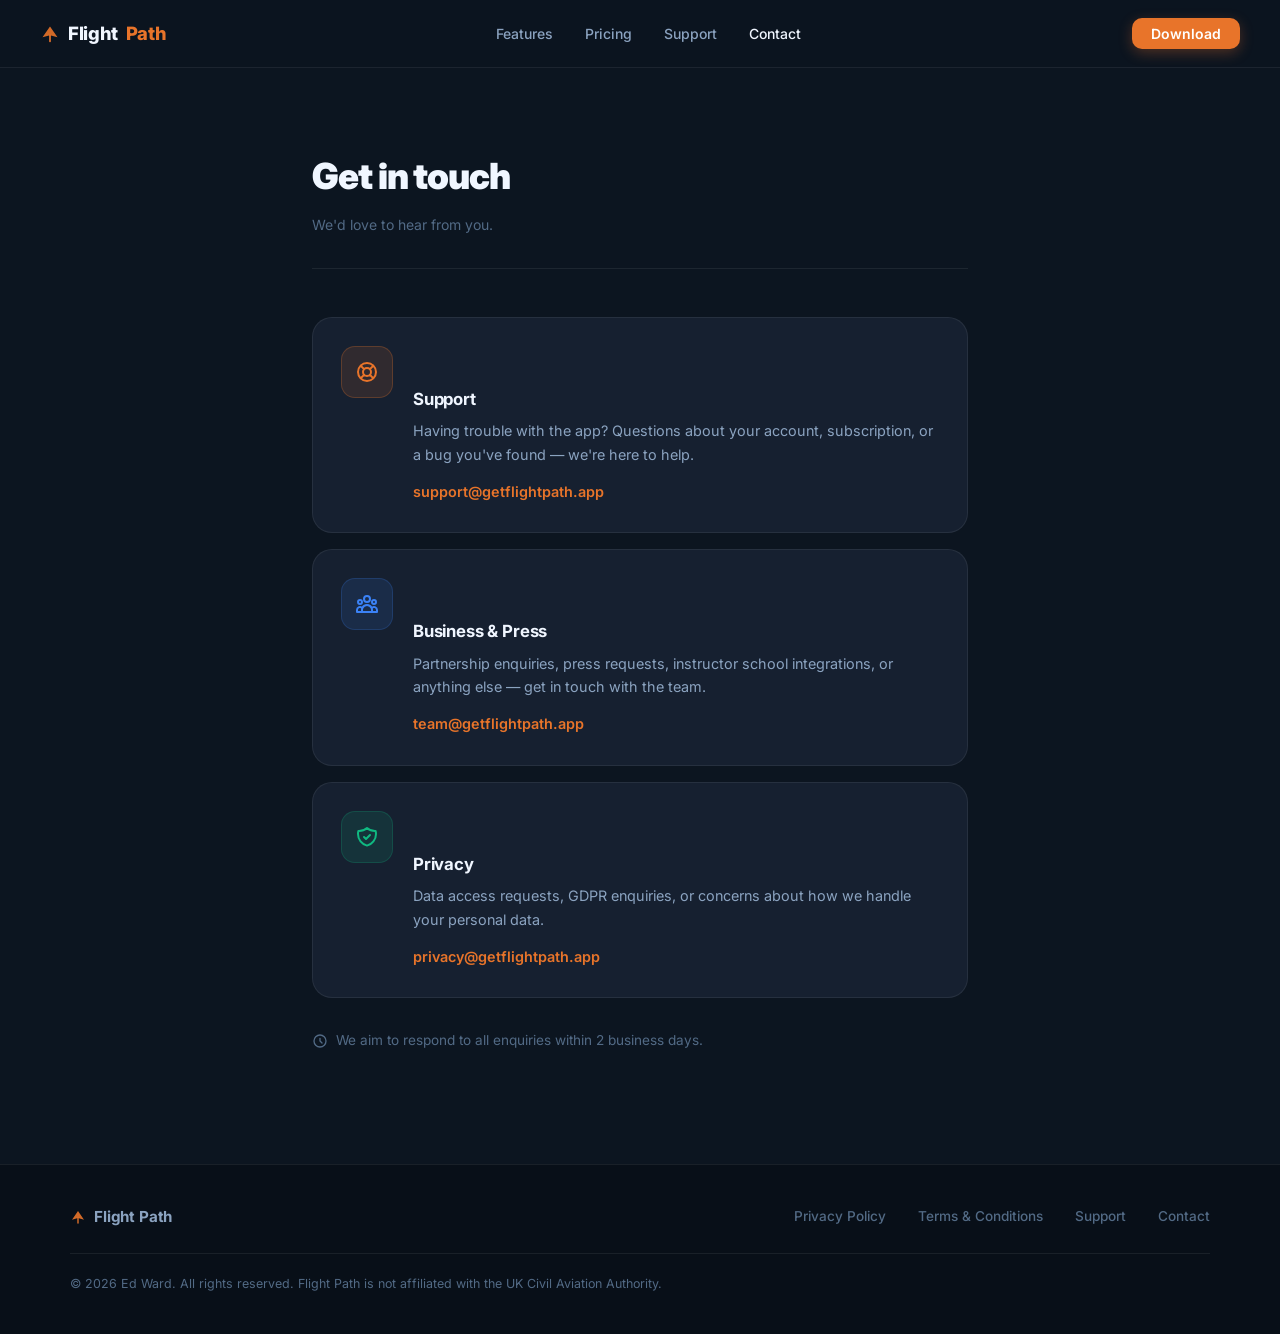
==== contact.html @ ce2d7bf3 "Add contact page with support, team and privacy cards Co-Authored-By: Claude Sonnet 4.6 <noreply@ant" ====
<!DOCTYPE html>
<html lang="en">
<head>
  <meta charset="UTF-8">
  <meta name="viewport" content="width=device-width, initial-scale=1.0">
  <title>Contact — Flight Path</title>
  <meta name="description" content="Get in touch with the Flight Path team.">
  <link rel="preconnect" href="https://fonts.googleapis.com">
  <link rel="preconnect" href="https://fonts.gstatic.com" crossorigin>
  <link href="https://fonts.googleapis.com/css2?family=Inter:wght@300;400;500;600;700;800;900&display=swap" rel="stylesheet">
  <link rel="stylesheet" href="style.css">
</head>
<body>

  <nav>
    <a href="/" class="nav-logo">
      <svg width="20" height="20" viewBox="0 0 24 24" fill="none"><path d="M21 16L12 3L3 16L12 13.5L21 16Z" fill="currentColor" opacity="0.9"/><path d="M12 13.5V21" stroke="currentColor" stroke-width="2" stroke-linecap="round"/></svg>
      Flight<span>Path</span>
    </a>
    <ul class="nav-links">
      <li><a href="/#features">Features</a></li>
      <li><a href="/#pricing">Pricing</a></li>
      <li><a href="support.html">Support</a></li>
      <li><a href="contact.html" style="color: var(--text-1);">Contact</a></li>
    </ul>
    <div class="nav-actions">
      <a href="#" class="btn btn-primary">Download</a>
    </div>
  </nav>

  <div class="legal-page" style="padding-top: 5rem;">

    <h1>Get in touch</h1>
    <span class="last-updated">We'd love to hear from you.</span>

    <div class="contact-grid">

      <div class="contact-card">
        <div class="contact-card-icon support-icon">
          <svg width="24" height="24" viewBox="0 0 24 24" fill="none"><path d="M18.364 5.636l-3.536 3.536m0 5.656l3.536 3.536M9.172 9.172L5.636 5.636m3.536 9.192l-3.536 3.536M21 12a9 9 0 11-18 0 9 9 0 0118 0zm-5 0a4 4 0 11-8 0 4 4 0 018 0z" stroke="currentColor" stroke-width="2" stroke-linecap="round" stroke-linejoin="round"/></svg>
        </div>
        <div class="contact-card-body">
          <h2>Support</h2>
          <p>Having trouble with the app? Questions about your account, subscription, or a bug you've found — we're here to help.</p>
          <a href="mailto:support@getflightpath.app" class="contact-link">support@getflightpath.app</a>
        </div>
      </div>

      <div class="contact-card">
        <div class="contact-card-icon team-icon">
          <svg width="24" height="24" viewBox="0 0 24 24" fill="none"><path d="M17 20h5v-2a3 3 0 00-5.356-1.857M17 20H7m10 0v-2c0-.656-.126-1.283-.356-1.857M7 20H2v-2a3 3 0 015.356-1.857M7 20v-2c0-.656.126-1.283.356-1.857m0 0a5.002 5.002 0 019.288 0M15 7a3 3 0 11-6 0 3 3 0 016 0zm6 3a2 2 0 11-4 0 2 2 0 014 0zM7 10a2 2 0 11-4 0 2 2 0 014 0z" stroke="currentColor" stroke-width="2" stroke-linecap="round" stroke-linejoin="round"/></svg>
        </div>
        <div class="contact-card-body">
          <h2>Business & Press</h2>
          <p>Partnership enquiries, press requests, instructor school integrations, or anything else — get in touch with the team.</p>
          <a href="mailto:team@getflightpath.app" class="contact-link">team@getflightpath.app</a>
        </div>
      </div>

      <div class="contact-card">
        <div class="contact-card-icon privacy-icon">
          <svg width="24" height="24" viewBox="0 0 24 24" fill="none"><path d="M9 12l2 2 4-4m5.618-4.016A11.955 11.955 0 0112 2.944a11.955 11.955 0 01-8.618 3.04A12.02 12.02 0 003 9c0 5.591 3.824 10.29 9 11.622 5.176-1.332 9-6.03 9-11.622 0-1.042-.133-2.052-.382-3.016z" stroke="currentColor" stroke-width="2" stroke-linecap="round" stroke-linejoin="round"/></svg>
        </div>
        <div class="contact-card-body">
          <h2>Privacy</h2>
          <p>Data access requests, GDPR enquiries, or concerns about how we handle your personal data.</p>
          <a href="mailto:privacy@getflightpath.app" class="contact-link">privacy@getflightpath.app</a>
        </div>
      </div>

    </div>

    <div class="response-note">
      <svg width="16" height="16" viewBox="0 0 24 24" fill="none"><path d="M12 8v4l3 3m6-3a9 9 0 11-18 0 9 9 0 0118 0z" stroke="currentColor" stroke-width="2" stroke-linecap="round"/></svg>
      We aim to respond to all enquiries within 2 business days.
    </div>

  </div>

  <footer>
    <div class="footer-inner">
      <a href="/" class="footer-logo">
        <svg width="16" height="16" viewBox="0 0 24 24" fill="none"><path d="M21 16L12 3L3 16L12 13.5L21 16Z" fill="currentColor" opacity="0.9"/><path d="M12 13.5V21" stroke="currentColor" stroke-width="2" stroke-linecap="round"/></svg>
        Flight Path
      </a>
      <div class="footer-links">
        <a href="privacy.html">Privacy Policy</a>
        <a href="terms.html">Terms &amp; Conditions</a>
        <a href="support.html">Support</a>
        <a href="contact.html">Contact</a>
      </div>
    </div>
    <p class="footer-copy">© 2026 Ed Ward. All rights reserved. Flight Path is not affiliated with the UK Civil Aviation Authority.</p>
  </footer>

</body>
</html>
---- style.css ----
@import url('https://fonts.googleapis.com/css2?family=Inter:ital,wght@0,300;0,400;0,500;0,600;0,700;0,800;0,900;1,400&display=swap');

*, *::before, *::after {
  box-sizing: border-box;
  margin: 0;
  padding: 0;
}

:root {
  --orange:        #E8742A;
  --orange-light:  #F08340;
  --orange-dim:    rgba(232, 116, 42, 0.12);
  --orange-border: rgba(232, 116, 42, 0.25);
  --purple:        #8B5CF6;
  --purple-dim:    rgba(139, 92, 246, 0.12);
  --blue:          #3B82F6;
  --blue-dim:      rgba(59, 130, 246, 0.12);
  --green:         #10B981;
  --green-dim:     rgba(16, 185, 129, 0.12);
  --amber:         #F59E0B;
  --amber-dim:     rgba(245, 158, 11, 0.12);
  --bg:            #0C1520;
  --bg-2:          #111D2B;
  --bg-card:       #162030;
  --bg-card-hover: #1C2A3E;
  --text-1:        #F0F6FF;
  --text-2:        #8BA3C0;
  --text-3:        #526A85;
  --border:        rgba(255, 255, 255, 0.07);
  --border-2:      rgba(255, 255, 255, 0.04);
  --radius-card:   20px;
  --radius-btn:    10px;
  --max-w:         1140px;
}

html { scroll-behavior: smooth; }

body {
  font-family: 'Inter', system-ui, sans-serif;
  background-color: var(--bg);
  color: var(--text-1);
  line-height: 1.6;
  -webkit-font-smoothing: antialiased;
  -moz-osx-font-smoothing: grayscale;
  overflow-x: hidden;
}

a { color: var(--orange); text-decoration: none; }
a:hover { text-decoration: underline; }

/* ─── NAV ───────────────────────────────────────────────── */

nav {
  position: sticky;
  top: 0;
  z-index: 100;
  display: flex;
  align-items: center;
  justify-content: space-between;
  padding: 0 2.5rem;
  height: 68px;
  background: rgba(12, 21, 32, 0.85);
  backdrop-filter: blur(20px);
  -webkit-backdrop-filter: blur(20px);
  border-bottom: 1px solid var(--border);
}

.nav-logo {
  display: flex;
  align-items: center;
  gap: 0.5rem;
  font-size: 1.15rem;
  font-weight: 800;
  color: var(--text-1);
  text-decoration: none;
  letter-spacing: -0.02em;
}
.nav-logo svg { color: var(--orange); }
.nav-logo span { color: var(--orange); }

.nav-links {
  display: flex;
  gap: 2rem;
  list-style: none;
}
.nav-links a {
  color: var(--text-2);
  font-size: 0.875rem;
  font-weight: 500;
  transition: color 0.15s;
  text-decoration: none;
}
.nav-links a:hover { color: var(--text-1); text-decoration: none; }

/* ─── BUTTONS ───────────────────────────────────────────── */

.btn {
  display: inline-flex;
  align-items: center;
  gap: 0.4rem;
  padding: 0.55rem 1.2rem;
  border-radius: var(--radius-btn);
  font-family: 'Inter', sans-serif;
  font-size: 0.875rem;
  font-weight: 600;
  cursor: pointer;
  transition: all 0.2s ease;
  text-decoration: none;
  border: none;
  line-height: 1;
}

.btn-primary {
  background: var(--orange);
  color: #fff;
  box-shadow: 0 4px 14px rgba(232, 116, 42, 0.3);
}
.btn-primary:hover {
  background: var(--orange-light);
  transform: translateY(-1px);
  box-shadow: 0 6px 20px rgba(232, 116, 42, 0.4);
  text-decoration: none;
  color: #fff;
}

.btn-outline {
  background: transparent;
  color: var(--text-1);
  border: 1px solid var(--border-2);
  backdrop-filter: blur(8px);
}
.btn-outline:hover {
  background: var(--bg-card);
  border-color: var(--border);
  text-decoration: none;
  color: var(--text-1);
}

.btn-ghost {
  background: transparent;
  color: var(--text-2);
  padding: 0.55rem 0.5rem;
}
.btn-ghost:hover { color: var(--text-1); text-decoration: none; }

.btn-full { width: 100%; justify-content: center; padding: 0.9rem 1.5rem; font-size: 0.95rem; }

/* ─── HERO ──────────────────────────────────────────────── */

.hero {
  position: relative;
  padding: 5rem 2.5rem 4rem;
  overflow: hidden;
}

.hero-glow {
  position: absolute;
  top: -20%;
  left: 50%;
  transform: translateX(-50%);
  width: 800px;
  height: 500px;
  background: radial-gradient(ellipse at center, rgba(232, 116, 42, 0.12) 0%, transparent 65%);
  pointer-events: none;
}

.hero-inner {
  max-width: var(--max-w);
  margin: 0 auto;
  display: grid;
  grid-template-columns: 1fr 420px;
  gap: 4rem;
  align-items: center;
}

.hero-content { max-width: 560px; }

.hero-badge {
  display: inline-flex;
  align-items: center;
  gap: 0.5rem;
  background: var(--orange-dim);
  color: var(--orange);
  border: 1px solid var(--orange-border);
  border-radius: 100px;
  padding: 0.35rem 1rem;
  font-size: 0.78rem;
  font-weight: 600;
  letter-spacing: 0.04em;
  text-transform: uppercase;
  margin-bottom: 1.75rem;
}

.badge-dot {
  width: 6px;
  height: 6px;
  background: var(--orange);
  border-radius: 50%;
  animation: pulse 2s ease-in-out infinite;
}
@keyframes pulse {
  0%, 100% { opacity: 1; transform: scale(1); }
  50% { opacity: 0.5; transform: scale(0.8); }
}

.hero-content h1 {
  font-size: clamp(2.6rem, 5vw, 4rem);
  font-weight: 900;
  letter-spacing: -0.04em;
  line-height: 1.05;
  margin-bottom: 1.25rem;
  color: var(--text-1);
}
.hero-content h1 em {
  font-style: normal;
  color: var(--orange);
  position: relative;
}

.hero-content p {
  font-size: clamp(1rem, 2vw, 1.15rem);
  color: var(--text-2);
  line-height: 1.75;
  margin-bottom: 2.5rem;
}

.hero-actions {
  display: flex;
  align-items: center;
  gap: 1.25rem;
  flex-wrap: wrap;
}

.app-store-badge { display: inline-block; transition: transform 0.2s, opacity 0.2s; }
.app-store-badge:hover { transform: translateY(-2px); opacity: 0.88; text-decoration: none; }
.app-store-badge img { height: 50px; }

/* ─── PHONE MOCKUP ──────────────────────────────────────── */

.hero-phone {
  position: relative;
  display: flex;
  justify-content: center;
}

.phone-glow {
  position: absolute;
  bottom: -40px;
  left: 50%;
  transform: translateX(-50%);
  width: 300px;
  height: 120px;
  background: radial-gradient(ellipse at center, rgba(232, 116, 42, 0.18) 0%, transparent 70%);
  pointer-events: none;
  filter: blur(20px);
}

.phone-frame {
  width: 260px;
  background: #0D1824;
  border-radius: 40px;
  border: 2px solid rgba(255,255,255,0.12);
  box-shadow:
    0 0 0 1px rgba(0,0,0,0.5),
    0 32px 64px rgba(0,0,0,0.6),
    inset 0 1px 0 rgba(255,255,255,0.08);
  padding: 16px 12px 20px;
  position: relative;
  transform: perspective(1200px) rotateY(-8deg) rotateX(2deg);
}

.phone-notch {
  width: 80px;
  height: 22px;
  background: #0D1824;
  border-radius: 0 0 14px 14px;
  margin: 0 auto 10px;
  border: 1.5px solid rgba(255,255,255,0.08);
  border-top: none;
}

.phone-screen {
  background: #111E2D;
  border-radius: 26px;
  overflow: hidden;
  padding: 14px;
}

.phone-ui { display: flex; flex-direction: column; gap: 10px; }

.phone-header {
  display: flex;
  align-items: center;
  justify-content: space-between;
}
.phone-greeting {
  font-size: 0.65rem;
  font-weight: 600;
  color: var(--text-1);
  letter-spacing: -0.01em;
}
.phone-avatar {
  width: 24px;
  height: 24px;
  border-radius: 50%;
  background: linear-gradient(135deg, var(--orange) 0%, #C0520A 100%);
}

.phone-card {
  border-radius: 14px;
  padding: 12px;
}
.phone-card.orange {
  background: linear-gradient(135deg, var(--orange) 0%, #BF560E 100%);
}
.phone-card.dark {
  background: rgba(255,255,255,0.04);
  border: 1px solid var(--border);
}

.phone-card-label {
  font-size: 0.5rem;
  font-weight: 700;
  letter-spacing: 0.08em;
  color: rgba(255,255,255,0.65);
  margin-bottom: 3px;
}
.phone-card-title {
  font-size: 0.85rem;
  font-weight: 800;
  color: #fff;
  letter-spacing: -0.02em;
}
.phone-card-sub {
  font-size: 0.65rem;
  color: rgba(255,255,255,0.7);
  margin-bottom: 8px;
}
.phone-pill {
  display: inline-block;
  background: rgba(255,255,255,0.2);
  color: #fff;
  font-size: 0.6rem;
  font-weight: 600;
  padding: 3px 8px;
  border-radius: 20px;
}

.phone-steps {
  display: grid;
  grid-template-columns: repeat(4, 1fr);
  gap: 4px;
}
.phone-step {
  display: flex;
  flex-direction: column;
  align-items: center;
  gap: 4px;
}
.step-icon {
  width: 26px;
  height: 26px;
  border-radius: 50%;
  background: rgba(255,255,255,0.06);
  border: 1px solid var(--border);
  display: flex;
  align-items: center;
  justify-content: center;
  font-size: 0.55rem;
  font-weight: 700;
  color: var(--text-3);
}
.phone-step.done .step-icon {
  background: rgba(16, 185, 129, 0.15);
  border-color: rgba(16, 185, 129, 0.4);
  color: var(--green);
}
.step-icon.active {
  background: var(--orange-dim);
  border-color: var(--orange-border);
  color: var(--orange);
}
.step-icon.dim { opacity: 0.4; }
.phone-step span {
  font-size: 0.5rem;
  color: var(--text-3);
  text-align: center;
}
.phone-step.done span, .phone-step.active span { color: var(--text-2); }

.phone-hours {
  font-size: 1.4rem;
  font-weight: 800;
  color: var(--text-1);
  letter-spacing: -0.03em;
  line-height: 1;
  margin: 4px 0 8px;
}
.phone-hours span { font-size: 0.75rem; font-weight: 500; color: var(--text-2); }

.phone-progress-bar {
  height: 4px;
  background: var(--border);
  border-radius: 2px;
  overflow: hidden;
}
.phone-progress-fill {
  height: 100%;
  background: linear-gradient(90deg, var(--orange) 0%, var(--orange-light) 100%);
  border-radius: 2px;
}

/* ─── STATS BAR ─────────────────────────────────────────── */

.stats-bar {
  border-top: 1px solid var(--border);
  border-bottom: 1px solid var(--border);
  background: var(--bg-2);
  padding: 1.5rem 2.5rem;
}
.stats-inner {
  max-width: var(--max-w);
  margin: 0 auto;
  display: flex;
  align-items: center;
  justify-content: center;
  gap: 3rem;
  flex-wrap: wrap;
}
.stat { text-align: center; }
.stat-number {
  display: block;
  font-size: 1.4rem;
  font-weight: 800;
  color: var(--text-1);
  letter-spacing: -0.02em;
  line-height: 1;
  margin-bottom: 0.2rem;
}
.stat-label {
  font-size: 0.78rem;
  color: var(--text-3);
  font-weight: 500;
}
.stat-divider {
  width: 1px;
  height: 40px;
  background: var(--border);
}

/* ─── HOW IT WORKS ──────────────────────────────────────── */

.how-it-works {
  padding: 6rem 2.5rem;
  max-width: var(--max-w);
  margin: 0 auto;
}

.steps-row {
  display: flex;
  align-items: stretch;
  gap: 0;
  justify-content: center;
  flex-wrap: wrap;
}

.step-card {
  flex: 1;
  min-width: 200px;
  max-width: 260px;
  background: var(--bg-card);
  border: 1px solid var(--border);
  border-radius: var(--radius-card);
  padding: 2rem 1.5rem;
  position: relative;
  transition: border-color 0.2s, transform 0.2s;
}
.step-card:hover {
  border-color: rgba(255,255,255,0.12);
  transform: translateY(-4px);
}
.step-card.highlighted {
  border-color: var(--orange-border);
  background: linear-gradient(160deg, rgba(232,116,42,0.06) 0%, var(--bg-card) 60%);
}
.step-card.highlighted:hover { border-color: var(--orange); }

.step-number {
  font-size: 0.7rem;
  font-weight: 700;
  color: var(--text-3);
  letter-spacing: 0.1em;
  margin-bottom: 1rem;
}
.step-icon-wrap {
  width: 52px;
  height: 52px;
  background: var(--orange-dim);
  border: 1px solid var(--orange-border);
  border-radius: 14px;
  display: flex;
  align-items: center;
  justify-content: center;
  color: var(--orange);
  margin-bottom: 1.25rem;
}
.step-card h3 {
  font-size: 1.05rem;
  font-weight: 700;
  color: var(--text-1);
  margin-bottom: 0.5rem;
  letter-spacing: -0.01em;
}
.step-card p {
  font-size: 0.875rem;
  color: var(--text-2);
  line-height: 1.65;
}
.step-arrow {
  align-self: center;
  color: var(--text-3);
  font-size: 1.25rem;
  padding: 0 0.5rem;
  flex-shrink: 0;
}

/* ─── SECTIONS ──────────────────────────────────────────── */

section {
  padding: 6rem 2.5rem;
}

.section-header {
  text-align: center;
  margin-bottom: 3.5rem;
  max-width: 600px;
  margin-left: auto;
  margin-right: auto;
}
.section-header.mb-4 { margin-bottom: 4rem; }

.section-label {
  display: inline-block;
  color: var(--orange);
  font-size: 0.72rem;
  font-weight: 700;
  letter-spacing: 0.12em;
  text-transform: uppercase;
  margin-bottom: 0.875rem;
}

.section-header h2 {
  font-size: clamp(1.8rem, 4vw, 2.75rem);
  font-weight: 900;
  letter-spacing: -0.03em;
  line-height: 1.1;
  margin-bottom: 0.875rem;
  color: var(--text-1);
}
.section-header p {
  font-size: 1.05rem;
  color: var(--text-2);
  line-height: 1.7;
}

/* ─── FEATURES ──────────────────────────────────────────── */

.features {
  background: var(--bg-2);
  border-top: 1px solid var(--border);
  border-bottom: 1px solid var(--border);
}

.features-grid {
  display: grid;
  grid-template-columns: 1fr 1fr 1fr;
  grid-template-rows: auto auto;
  gap: 1.25rem;
  max-width: var(--max-w);
  margin: 0 auto;
}

.feature-card {
  background: var(--bg-card);
  border: 1px solid var(--border);
  border-radius: var(--radius-card);
  padding: 1.75rem;
  transition: background 0.2s, transform 0.2s, border-color 0.2s;
}
.feature-card:hover {
  background: var(--bg-card-hover);
  transform: translateY(-3px);
  border-color: rgba(255,255,255,0.11);
}
.feature-card.large {
  grid-column: span 1;
}

.feature-icon-wrap {
  width: 52px;
  height: 52px;
  border-radius: 14px;
  display: flex;
  align-items: center;
  justify-content: center;
  margin-bottom: 1.25rem;
  flex-shrink: 0;
}
.feature-icon-wrap.orange { background: var(--orange-dim); color: var(--orange); border: 1px solid var(--orange-border); }
.feature-icon-wrap.purple { background: var(--purple-dim); color: var(--purple); border: 1px solid rgba(139,92,246,0.2); }
.feature-icon-wrap.blue   { background: var(--blue-dim);   color: var(--blue);   border: 1px solid rgba(59,130,246,0.2); }
.feature-icon-wrap.green  { background: var(--green-dim);  color: var(--green);  border: 1px solid rgba(16,185,129,0.2); }
.feature-icon-wrap.amber  { background: var(--amber-dim);  color: var(--amber);  border: 1px solid rgba(245,158,11,0.2); }

.feature-card h3 {
  font-size: 1.05rem;
  font-weight: 700;
  color: var(--text-1);
  margin-bottom: 0.5rem;
  letter-spacing: -0.01em;
}
.feature-card p {
  font-size: 0.9rem;
  color: var(--text-2);
  line-height: 1.65;
}

.feature-pills {
  display: flex;
  flex-wrap: wrap;
  gap: 0.4rem;
  margin-top: 1.25rem;
}
.pill {
  background: rgba(255,255,255,0.05);
  border: 1px solid var(--border);
  color: var(--text-2);
  font-size: 0.72rem;
  font-weight: 600;
  padding: 0.25rem 0.65rem;
  border-radius: 100px;
  letter-spacing: 0.01em;
}

/* ─── PRICING ───────────────────────────────────────────── */

.pricing-section {
  background: var(--bg);
}

.pricing-container {
  max-width: 780px;
  margin: 0 auto;
  display: grid;
  grid-template-columns: 1fr 1fr;
  gap: 1.5rem;
  align-items: start;
}

.pricing-card {
  background: var(--bg-card);
  border: 1px solid var(--border);
  border-radius: var(--radius-card);
  padding: 2.25rem 2rem;
  display: flex;
  flex-direction: column;
  gap: 1rem;
  position: relative;
  overflow: hidden;
}
.pricing-card.featured {
  border-color: var(--orange);
  background: linear-gradient(160deg, rgba(232,116,42,0.07) 0%, var(--bg-card) 50%);
}
.pricing-shine {
  position: absolute;
  top: 0;
  left: 0;
  right: 0;
  height: 3px;
  background: linear-gradient(90deg, transparent 0%, var(--orange) 40%, var(--orange-light) 60%, transparent 100%);
}

.pricing-tag {
  display: inline-flex;
  align-items: center;
  gap: 0.35rem;
  font-size: 0.72rem;
  font-weight: 700;
  letter-spacing: 0.06em;
  text-transform: uppercase;
  padding: 0.25rem 0.75rem;
  border-radius: 100px;
  width: fit-content;
}
.free-tag { background: rgba(255,255,255,0.06); color: var(--text-2); border: 1px solid var(--border); }
.pro-tag { background: var(--orange-dim); color: var(--orange); border: 1px solid var(--orange-border); }

.pricing-price {
  font-size: 2.75rem;
  font-weight: 900;
  letter-spacing: -0.04em;
  color: var(--text-1);
  line-height: 1;
}
.pricing-once {
  font-size: 1rem;
  font-weight: 400;
  color: var(--text-2);
  letter-spacing: -0.01em;
}

.pricing-desc {
  font-size: 0.9rem;
  color: var(--text-2);
  line-height: 1.65;
}

.pricing-features {
  list-style: none;
  display: flex;
  flex-direction: column;
  gap: 0.55rem;
  flex: 1;
  margin-bottom: 0.5rem;
}
.pricing-features li {
  font-size: 0.875rem;
  color: var(--text-2);
  display: flex;
  align-items: center;
  gap: 0.6rem;
}
.pricing-features li::before {
  font-size: 0.75rem;
  font-weight: 700;
  flex-shrink: 0;
  width: 16px;
  text-align: center;
}
.pricing-features li.check::before { content: '✓'; color: var(--green); }
.pricing-features li.cross { opacity: 0.45; }
.pricing-features li.cross::before { content: '✕'; color: var(--text-3); }

.pricing-small {
  font-size: 0.75rem;
  color: var(--text-3);
  text-align: center;
  margin-top: 0.5rem;
}

/* ─── CTA ───────────────────────────────────────────────── */

.cta-section {
  position: relative;
  padding: 7rem 2.5rem;
  text-align: center;
  overflow: hidden;
  border-top: 1px solid var(--border);
}
.cta-glow {
  position: absolute;
  inset: 0;
  background: radial-gradient(ellipse 70% 80% at 50% 50%, rgba(232,116,42,0.1) 0%, transparent 70%);
  pointer-events: none;
}
.cta-inner {
  position: relative;
  max-width: 560px;
  margin: 0 auto;
}
.cta-inner h2 {
  font-size: clamp(2rem, 4vw, 3rem);
  font-weight: 900;
  letter-spacing: -0.03em;
  line-height: 1.1;
  margin-bottom: 1rem;
}
.cta-inner p {
  font-size: 1.05rem;
  color: var(--text-2);
  line-height: 1.7;
  margin-bottom: 2.5rem;
}

/* ─── FOOTER ────────────────────────────────────────────── */

footer {
  background: #080F18;
  border-top: 1px solid var(--border);
  padding: 2.5rem 2.5rem;
}
.footer-inner {
  max-width: var(--max-w);
  margin: 0 auto;
  display: flex;
  align-items: center;
  justify-content: space-between;
  flex-wrap: wrap;
  gap: 1.5rem;
  padding-bottom: 1.5rem;
  border-bottom: 1px solid var(--border);
  margin-bottom: 1.25rem;
}
.footer-logo {
  display: flex;
  align-items: center;
  gap: 0.5rem;
  font-size: 0.95rem;
  font-weight: 700;
  color: var(--text-2);
  text-decoration: none;
  letter-spacing: -0.01em;
  transition: color 0.15s;
}
.footer-logo:hover { color: var(--text-1); text-decoration: none; }
.footer-logo svg { color: var(--orange); }
.footer-links {
  display: flex;
  gap: 2rem;
  flex-wrap: wrap;
}
.footer-links a {
  color: var(--text-3);
  font-size: 0.85rem;
  font-weight: 500;
  text-decoration: none;
  transition: color 0.15s;
}
.footer-links a:hover { color: var(--text-2); }
.footer-copy {
  max-width: var(--max-w);
  margin: 0 auto;
  color: var(--text-3);
  font-size: 0.78rem;
  line-height: 1.6;
}

/* ─── LEGAL PAGES ───────────────────────────────────────── */

.legal-nav {
  padding: 1.5rem 2.5rem;
  border-bottom: 1px solid var(--border);
  background: rgba(12, 21, 32, 0.85);
  backdrop-filter: blur(20px);
}
.legal-nav a {
  display: inline-flex;
  align-items: center;
  gap: 0.4rem;
  color: var(--text-2);
  font-size: 0.875rem;
  font-weight: 500;
  text-decoration: none;
  transition: color 0.15s;
}
.legal-nav a:hover { color: var(--text-1); }

.legal-page {
  max-width: 720px;
  margin: 0 auto;
  padding: 4rem 2rem 7rem;
}
.legal-page h1 {
  font-size: 2.25rem;
  font-weight: 900;
  letter-spacing: -0.03em;
  margin-bottom: 0.5rem;
  color: var(--text-1);
}
.legal-page .last-updated {
  color: var(--text-3);
  font-size: 0.875rem;
  margin-bottom: 3rem;
  display: block;
  padding-bottom: 2rem;
  border-bottom: 1px solid var(--border);
}
.legal-page h2 {
  font-size: 1.1rem;
  font-weight: 700;
  margin: 2.5rem 0 0.75rem;
  color: var(--text-1);
  letter-spacing: -0.01em;
}
.legal-page p, .legal-page li {
  font-size: 0.95rem;
  color: var(--text-2);
  line-height: 1.8;
  margin-bottom: 0.75rem;
}
.legal-page ul, .legal-page ol { padding-left: 1.5rem; }
.legal-page ul li, .legal-page ol li { margin-bottom: 0.5rem; }
.legal-page a { color: var(--orange); }
.legal-page a:hover { text-decoration: underline; }

.safety-box {
  background: rgba(245, 158, 11, 0.08);
  border: 1px solid rgba(245, 158, 11, 0.25);
  border-radius: 12px;
  padding: 1.25rem 1.5rem;
  margin: 1.5rem 0;
}
.safety-box p {
  color: rgba(245, 200, 100, 0.9);
  font-size: 0.9rem;
  margin: 0;
  line-height: 1.7;
}

/* ─── SUPPORT PAGE ──────────────────────────────────────── */

.contact-box {
  background: var(--bg-card);
  border: 1px solid var(--border);
  border-radius: var(--radius-card);
  padding: 1.75rem;
  margin-bottom: 2.5rem;
}
.contact-box p { margin: 0; font-size: 0.95rem; color: var(--text-2); }
.contact-box a { color: var(--orange); font-weight: 600; }

.faq-list { display: flex; flex-direction: column; gap: 1rem; margin-top: 1.5rem; }
.faq-item {
  background: var(--bg-card);
  border: 1px solid var(--border);
  border-radius: 14px;
  padding: 1.5rem;
  transition: border-color 0.2s;
}
.faq-item:hover { border-color: rgba(255,255,255,0.11); }
.faq-item h3 {
  font-size: 0.95rem;
  font-weight: 700;
  color: var(--text-1);
  margin-bottom: 0.5rem;
  letter-spacing: -0.01em;
}
.faq-item p { font-size: 0.9rem; color: var(--text-2); line-height: 1.7; margin: 0; }

/* ─── RESPONSIVE ────────────────────────────────────────── */

@media (max-width: 960px) {
  .hero-inner {
    grid-template-columns: 1fr;
    text-align: center;
  }
  .hero-phone { display: none; }
  .hero-content { max-width: 100%; }
  .hero-actions { justify-content: center; }
  .features-grid { grid-template-columns: repeat(2, 1fr); }
  .stat-divider { display: none; }
  .stats-inner { gap: 2rem; }
  .how-it-works { padding: 4rem 2rem; }
}

@media (max-width: 720px) {
  nav { padding: 0 1.5rem; }
  .nav-links { display: none; }
  section { padding: 4rem 1.5rem; }
  .hero { padding: 4rem 1.5rem; }
  .stats-bar { padding: 1.5rem; }
  .stats-inner { gap: 1.5rem; }
  .features-grid { grid-template-columns: 1fr; }
  .pricing-container { grid-template-columns: 1fr; }
  .steps-row { flex-direction: column; align-items: center; }
  .step-arrow { transform: rotate(90deg); padding: 0; }
  .step-card { max-width: 100%; width: 100%; }
  .footer-inner { flex-direction: column; align-items: flex-start; gap: 1rem; }
  .footer-links { gap: 1.25rem; }
  .legal-page { padding: 2.5rem 1.25rem 5rem; }
  .legal-nav { padding: 1rem 1.5rem; }
}

/* ─── CONTACT PAGE ──────────────────────────────────────── */

.contact-grid {
  display: flex;
  flex-direction: column;
  gap: 1rem;
  margin-bottom: 2rem;
}

.contact-card {
  display: flex;
  gap: 1.25rem;
  align-items: flex-start;
  background: var(--bg-card);
  border: 1px solid var(--border);
  border-radius: var(--radius-card);
  padding: 1.75rem;
  transition: border-color 0.2s, transform 0.2s;
}
.contact-card:hover {
  border-color: rgba(255,255,255,0.11);
  transform: translateY(-2px);
}

.contact-card-icon {
  width: 52px;
  height: 52px;
  border-radius: 14px;
  display: flex;
  align-items: center;
  justify-content: center;
  flex-shrink: 0;
}
.support-icon { background: var(--orange-dim); color: var(--orange); border: 1px solid var(--orange-border); }
.team-icon    { background: var(--blue-dim);   color: var(--blue);   border: 1px solid rgba(59,130,246,0.2); }
.privacy-icon { background: var(--green-dim);  color: var(--green);  border: 1px solid rgba(16,185,129,0.2); }

.contact-card-body h2 {
  font-size: 1.05rem;
  font-weight: 700;
  color: var(--text-1);
  margin-bottom: 0.4rem;
  letter-spacing: -0.01em;
}
.contact-card-body p {
  font-size: 0.9rem;
  color: var(--text-2);
  line-height: 1.65;
  margin-bottom: 0.75rem;
}
.contact-link {
  font-size: 0.9rem;
  font-weight: 600;
  color: var(--orange);
  text-decoration: none;
  transition: opacity 0.15s;
}
.contact-link:hover { opacity: 0.8; text-decoration: underline; }

.response-note {
  display: flex;
  align-items: center;
  gap: 0.5rem;
  color: var(--text-3);
  font-size: 0.85rem;
  margin-top: 0.5rem;
}
.response-note svg { flex-shrink: 0; }

@media (max-width: 600px) {
  .contact-card { flex-direction: column; }
}
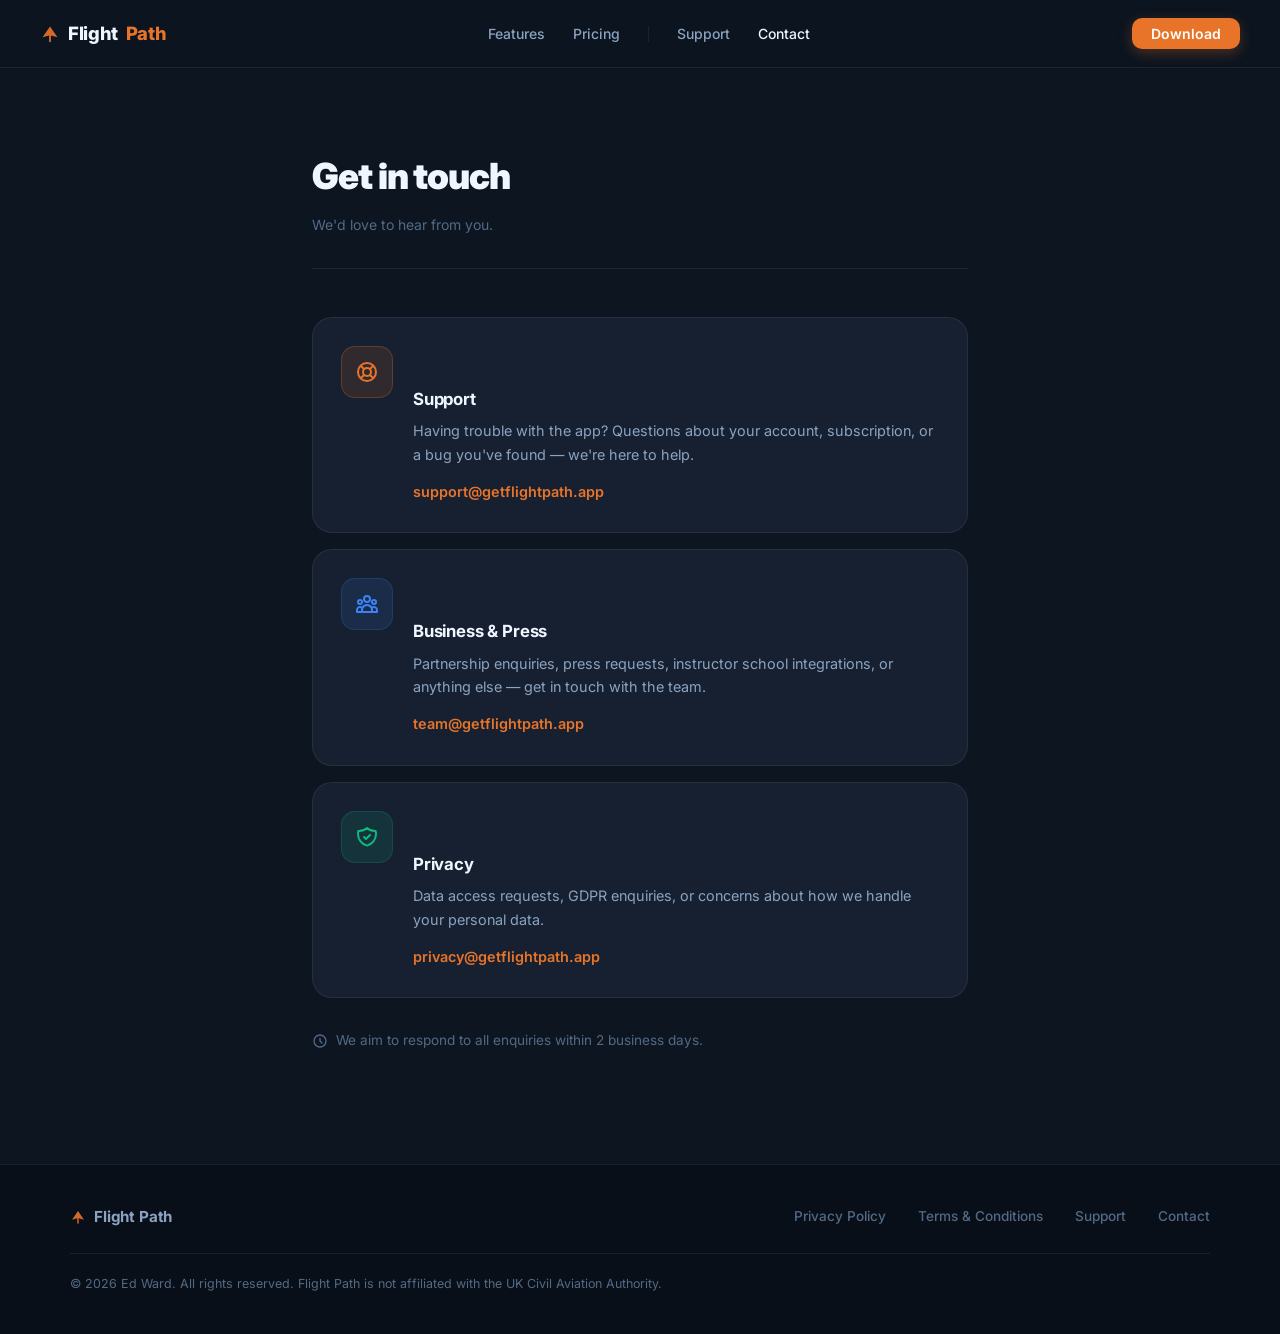
==== commit 64533414: "Fix nav: separate Support and Contact into individual li items, add divider Co-Authored-By: Claude S" ====
--- a/contact.html
+++ b/contact.html
@@ -20,6 +20,7 @@
     <ul class="nav-links">
       <li><a href="/#features">Features</a></li>
       <li><a href="/#pricing">Pricing</a></li>
+      <li class="nav-divider" aria-hidden="true"></li>
       <li><a href="support.html">Support</a></li>
       <li><a href="contact.html" style="color: var(--text-1);">Contact</a></li>
     </ul>
--- a/style.css
+++ b/style.css
@@ -80,7 +80,8 @@
 
 .nav-links {
   display: flex;
-  gap: 2rem;
+  align-items: center;
+  gap: 1.75rem;
   list-style: none;
 }
 .nav-links a {
@@ -91,6 +92,12 @@
   text-decoration: none;
 }
 .nav-links a:hover { color: var(--text-1); text-decoration: none; }
+.nav-links .nav-divider {
+  width: 1px;
+  height: 16px;
+  background: var(--border);
+  flex-shrink: 0;
+}
 
 /* ─── BUTTONS ───────────────────────────────────────────── */
 
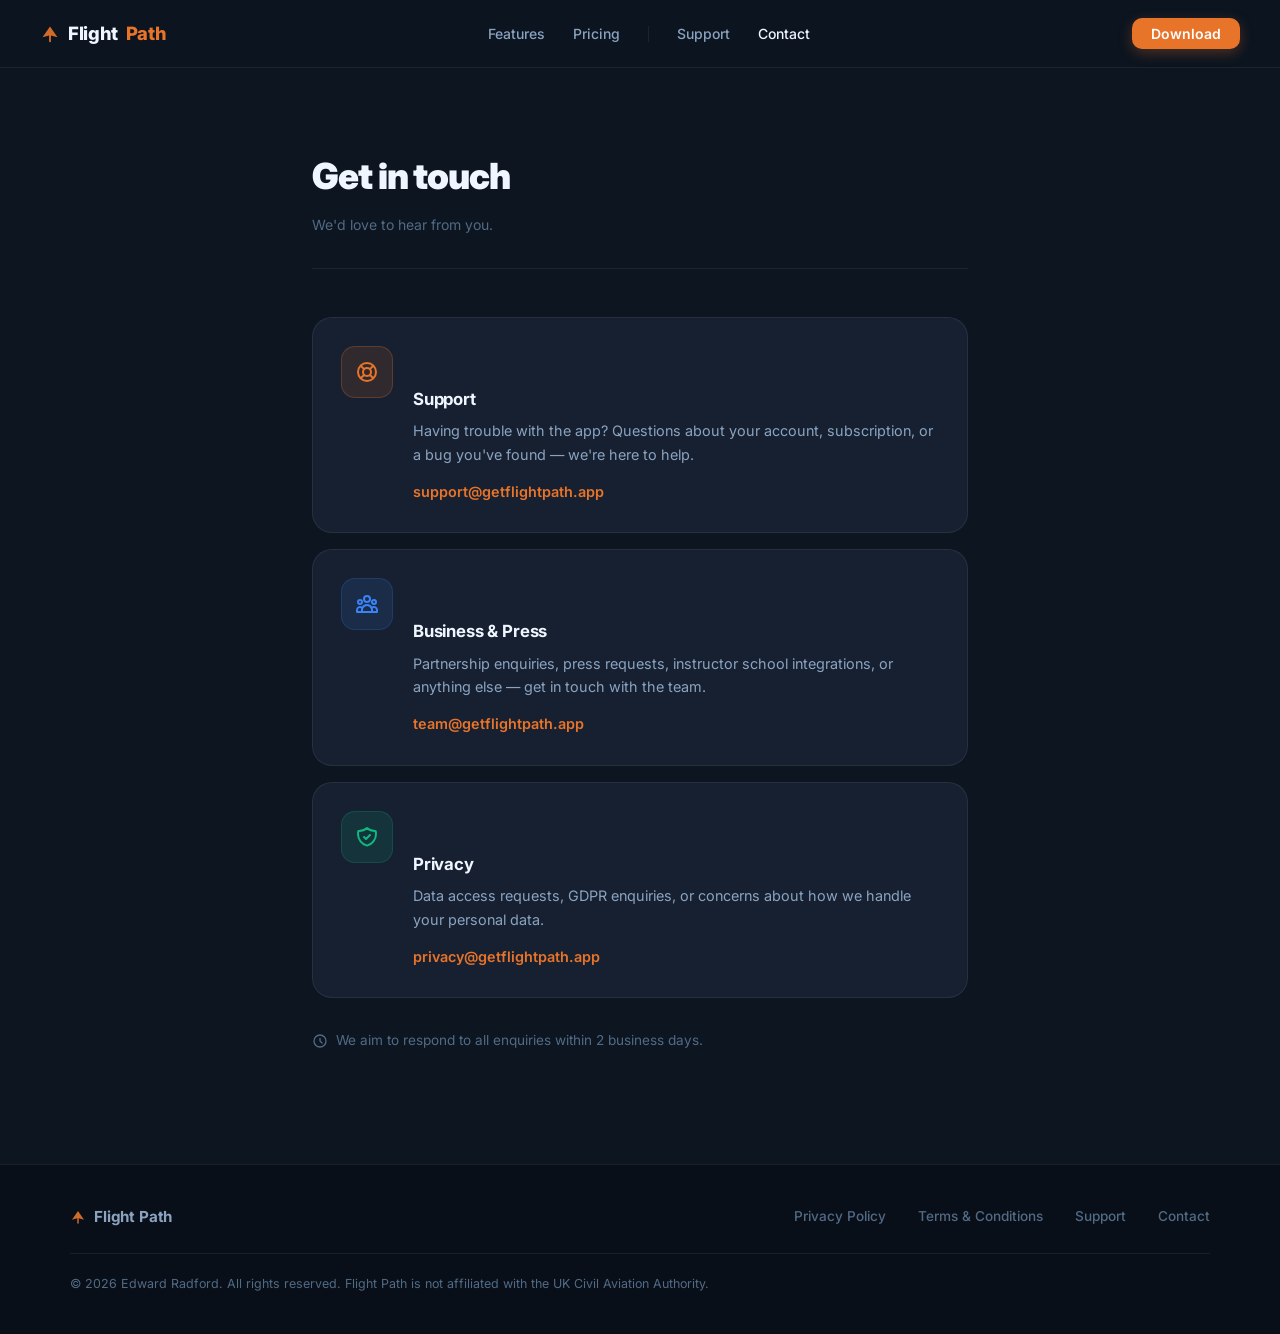
==== commit e2e953fb: "Fix mobile menu, card centering, SEO, and name updates - Add hamburger menu for mobile (was hidden w" ====
--- a/contact.html
+++ b/contact.html
@@ -27,6 +27,9 @@
     <div class="nav-actions">
       <a href="#" class="btn btn-primary">Download</a>
     </div>
+    <button class="nav-hamburger" aria-label="Toggle menu" onclick="document.querySelector('nav').classList.toggle('nav-open')">
+      <span></span><span></span><span></span>
+    </button>
   </nav>
 
   <div class="legal-page" style="padding-top: 5rem;">
@@ -91,7 +94,7 @@
         <a href="contact.html">Contact</a>
       </div>
     </div>
-    <p class="footer-copy">© 2026 Ed Ward. All rights reserved. Flight Path is not affiliated with the UK Civil Aviation Authority.</p>
+    <p class="footer-copy">© 2026 Edward Radford. All rights reserved. Flight Path is not affiliated with the UK Civil Aviation Authority.</p>
   </footer>
 
 </body>
--- a/style.css
+++ b/style.css
@@ -99,6 +99,25 @@
   flex-shrink: 0;
 }
 
+.nav-hamburger {
+  display: none;
+  flex-direction: column;
+  gap: 5px;
+  background: none;
+  border: none;
+  cursor: pointer;
+  padding: 8px;
+  z-index: 101;
+}
+.nav-hamburger span {
+  display: block;
+  width: 22px;
+  height: 2px;
+  background: var(--text-1);
+  border-radius: 2px;
+  transition: transform 0.3s, opacity 0.3s;
+}
+
 /* ─── BUTTONS ───────────────────────────────────────────── */
 
 .btn {
@@ -963,13 +982,30 @@
 
 @media (max-width: 720px) {
   nav { padding: 0 1.5rem; }
-  .nav-links { display: none; }
+  .nav-hamburger { display: flex; }
+  .nav-links {
+    display: none;
+    position: fixed;
+    top: 68px;
+    left: 0;
+    right: 0;
+    bottom: 0;
+    background: var(--bg);
+    flex-direction: column;
+    align-items: center;
+    justify-content: center;
+    gap: 2rem;
+    z-index: 99;
+  }
+  nav.nav-open .nav-links { display: flex; }
+  .nav-actions { display: none; }
+  nav.nav-open .nav-actions { display: flex; }
   section { padding: 4rem 1.5rem; }
   .hero { padding: 4rem 1.5rem; }
   .stats-bar { padding: 1.5rem; }
-  .stats-inner { gap: 1.5rem; }
+  .stats-inner { flex-wrap: wrap; justify-content: center; text-align: center; gap: 1.5rem; }
   .features-grid { grid-template-columns: 1fr; }
-  .pricing-container { grid-template-columns: 1fr; }
+  .pricing-container { grid-template-columns: 1fr; justify-items: center; }
   .steps-row { flex-direction: column; align-items: center; }
   .step-arrow { transform: rotate(90deg); padding: 0; }
   .step-card { max-width: 100%; width: 100%; }
